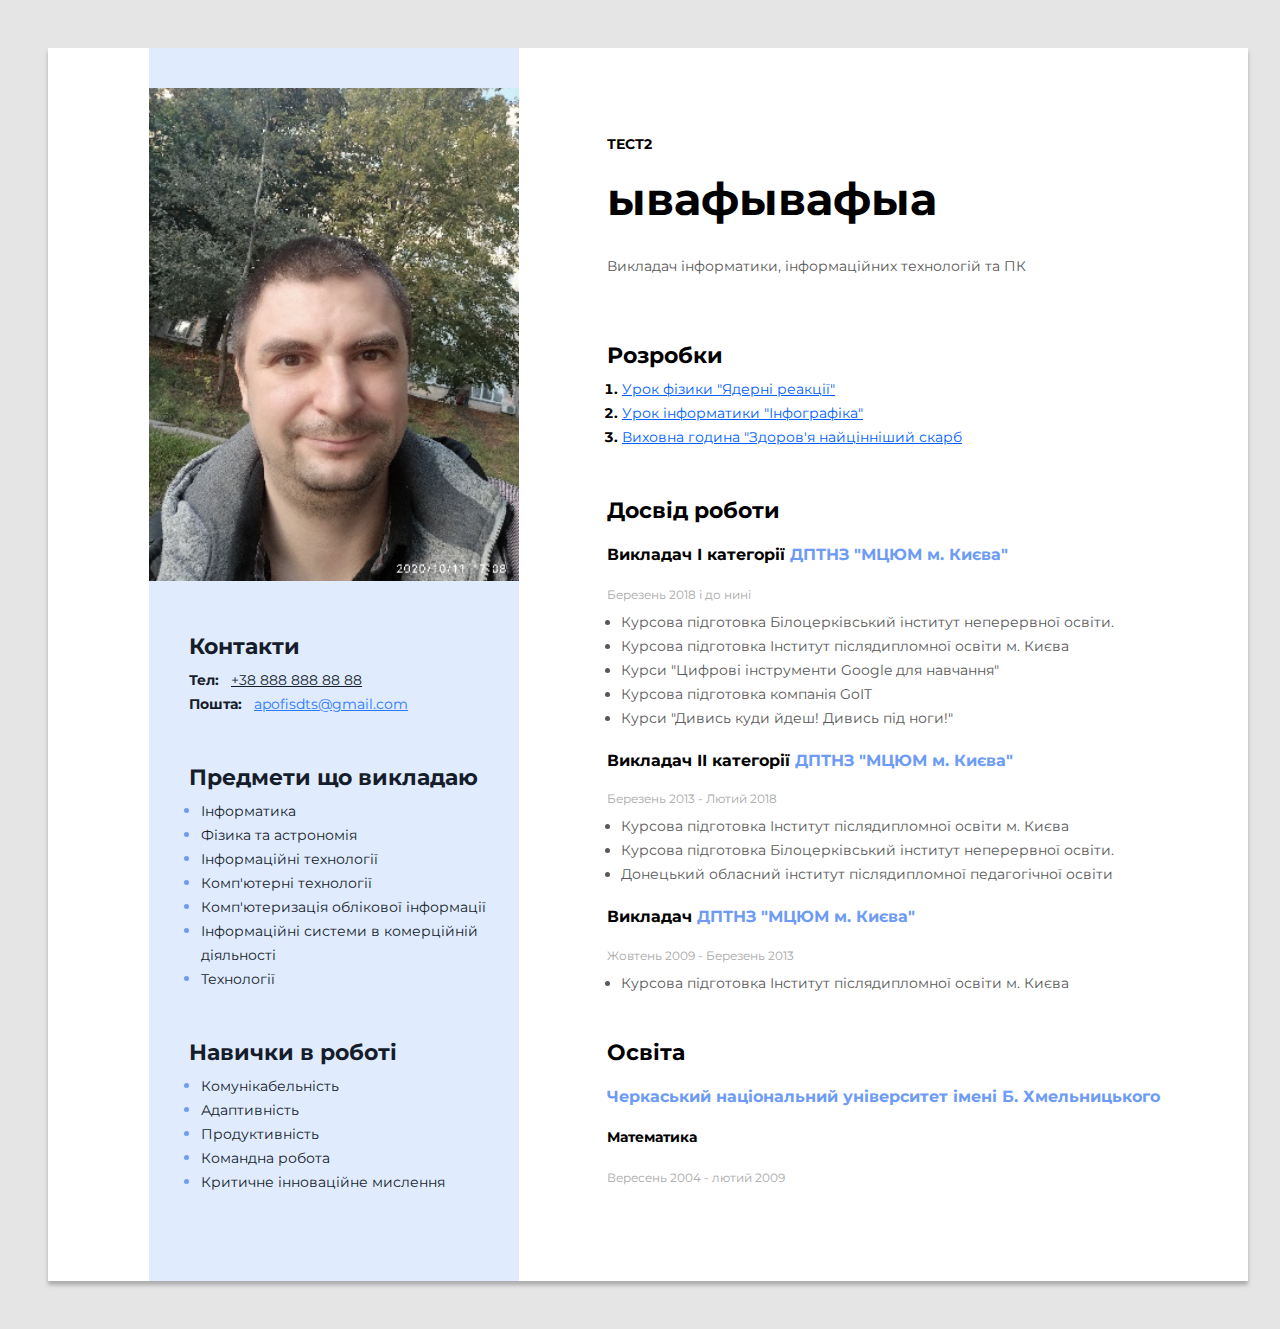
==== index.html @ 25d6dba8 "a" ====
<!DOCTYPE html>
<html lang="en">
  <head>
    <meta charset="UTF-8" />
    <meta http-equiv="X-UA-Compatible" content="IE=edge" />
    <meta name="viewport" content="width=device-width, initial-scale=1.0" />
    <link rel="stylesheet" href="style.css" />
    <title>My resume</title>
    <link rel="preconnect" href="https://fonts.googleapis.com" />
    <link rel="preconnect" href="https://fonts.gstatic.com" crossorigin />
    <link
      href="https://fonts.googleapis.com/css2?family=Montserrat:wght@400;700&display=swap"
      rel="stylesheet"
    />
  </head>
  <body>
    <!-- Wrapper -->
    <div class="Wrapper">
      <!-- Main content -->
      <div class="Main-content">
        <!-- Про мене -->
        <div class="aboutme">
          <h2 class="myprof">ТЕСТ2</h2>
          <h1 class="my-name">ывафывафыа</h1>
          <p class="my-disc">
            Викладач інформатики, інформаційних технологій та ПК
          </p>
        </div>
        <!-- Проекти -->
        <div class="projects-cont">
          <h3 class="projectstitle">Розробки</h3>
          <ol class="project-list">
            <li class="project-item">
              <a class="project-item-link" href="https://docs.google.com/document/d/1sKkZNkVDZdw4qdsZghCaC6LXVpStaw1d/edit?usp=share_link&ouid=105316350649105581015&rtpof=true&sd=true"
                >Урок фізики "Ядерні реакції"</a>
                </li>
            <li class="project-item">
              <a class="project-item-link" href="https://docs.google.com/document/d/1TlEa19jqmkYGhObWi5FD9pREZT9sAZA8/edit?usp=share_link&ouid=105316350649105581015&rtpof=true&sd=true"
                >Урок інформатики "Інфографіка"</a>
               </li>
            <li class="project-item">
              <a class="project-item-link" href="https://docs.google.com/document/d/1RxU0X4bZUysZXuJe01fVLmMK4HB5ITwr/edit?usp=share_link&ouid=105316350649105581015&rtpof=true&sd=true"
                >Виховна година "Здоров'я найцінніший скарб</a>
            </li>
          </ol>
        </div>
        <!-- Досвід роботи -->
        <div class="work-exp-cont">
          <h3 class="projectstitle">Досвід роботи</h3>
          <!-- Компанія 1 -->
          <div class="work-exp-place">
            <h4 class="work-exp-position">Викладач І категорії <span class="work-exp-comp">ДПТНЗ "МЦЮМ м. Києва"</span> </h4>
            <p class="work-period">Березень 2018 і до нині</p>
            <ul class="work-dutes-list">
              <li class="workachive">
                Курсова підготовка Білоцерківський інститут неперервної освіти.
              </li>
              <li class="workachive">Курсова підготовка Інститут післядипломної освіти м. Києва</li>
              <li class="workachive">Курси "Цифрові інструменти Google для навчання"</li>
              <li class="workachive">Курсова підготовка компанія GoIT</li>
              <li class="workachive">Курси "Дивись куди йдеш! Дивись під ноги!"</li>
              
            </ul>
          </div>
          <!-- Компанія 2 -->
          <div class="work-exp-place">
            <h4>Викладач ІІ категорії <span class="work-exp-comp">ДПТНЗ "МЦЮМ м. Києва"</span></h4>
            <p class="work-period">Березень 2013 - Лютий 2018</p>
            <ul class="work-dutes-list">
              <li class="workachive">
                Курсова підготовка Інститут післядипломної освіти м. Києва
              </li>
              <li class="workachive">Курсова підготовка Білоцерківський 
                інститут неперервної освіти.</li>
              <li class="workachive">Донецький обласний інститут 
                післядипломної педагогічної освіти</li>
            </ul>
          </div>
          <!--Компанія 3 -->
          <div class="work-exp-place">
            <h4>Викладач <span class="work-exp-comp">ДПТНЗ "МЦЮМ м. Києва"</span></h4>
            <p class="work-period">Жовтень 2009 - Березень 2013</p>
            <ul class="work-dutes-list">
              <li class="workachive">Курсова підготовка Інститут післядипломної освіти м. Києва</li>
         
            </ul>
          </div>
        </div>
        <!-- Освіта -->
        <div>
          <h3 class="projectstitle">Освіта</h3>
          <h4 class="work-exp-comp">Черкаський національний університет імені Б. Хмельницького</h4>
          <h5 class="Management">Математика</h5>
          <p class="work-period">Вересень 2004 - лютий 2009</p>
        </div>
      </div>
      <!-- Side bar -->
      <aside class="sidebar">
        <img src="./IMG/IMG_20201011_170845.jpg" width="370px" alt="My foto" class="myfoto" />
        <!-- Контакти -->
        <div class="contacts-container">
          <h3 class="sidebartitle">Контакти</h3>
          <p class="contact-item">
            <span class="contacts-type"> Тел:</span>
            <a href="tel:+388888888888" class="contact-nomber">+38 888 888 88 88</a>
          </p>
          <p class="contact-item">
            <span class="contacts-type">Пошта:</span>
            <a href="mailto:t.goitinskiy@gmail.com" class="contact-email">apofisdts@gmail.com</a> 
          </p>
        </div>
        <!-- Тех скіли -->
        <div class="tech-skill-container">
          <h3 class="sidebartitle">Предмети що викладаю</h3>
          <ul class="skill-list">
            <li class="skill-list-item"><span class="skill-list-text">Інформатика</samp> </li>
            <li class="skill-list-item"><span class="skill-list-text">Фізика та астрономія</span></li>
            <li class="skill-list-item"><span class="skill-list-text">Інформаційні технології</span></li>
            <li class="skill-list-item"><span class="skill-list-text">Комп'ютерні технології</span></li>
            <li class="skill-list-item"><span class="skill-list-text">Комп'ютеризація облікової інформації</span></li>
            <li class="skill-list-item"><span class="skill-list-text">Інформаційні системи в комерційній діяльності</span></li>
            <li class="skill-list-item"><span class="skill-list-text">Технології</span></li>
          
          </ul>
        </div>
        <!-- Софт скіл -->
        <div class="tech-skill-container">
          <h3 class="sidebartitle">Навички в роботі</h3>
          <ul class="skill-list">
            <li class="skill-list-item"><span class="skill-list-text">Комунікабельність</samp></li>
            <li class="skill-list-item"><span class="skill-list-text">Адаптивність</span></li>
            <li class="skill-list-item"><span class="skill-list-text">Продуктивність</span></li>
            <li class="skill-list-item"><span class="skill-list-text">Командна робота</span></li>
            <li class="skill-list-item"><span class="skill-list-text">Критичне інноваційне мислення</span></li>
          </ul>
        </div>
      </aside>
    </div>
  </body>
</html>
---- style.css ----
body {
  background-color: #e5e5e5;
  padding: 40px;
  font-family: "Montserrat", sans-serif;
}


/* Про мене */
.myprof{
  font-style: normal;
  font-weight: 700;
  font-size: 14px;
  line-height: 17px;
  color: #000000;
  margin: 0 0 18px 0;
}
.my-name{
  font-style: normal;
  font-weight: 700;
  font-size: 45px;
  line-height: 55px;
  margin: 0 0 28px 0;
  color: #000000;} 
 
.my-disc{font-style: normal;
  font-weight: 400;
  font-size: 14px;
  line-height: 24px;
  color: #595959;
  Width: 525px}  
.aboutme
{margin-bottom: 64px;}


/* Main content */

.Main-content {
  padding: 88px;
}
.Wrapper {
  display: flex;
  flex-direction: row-reverse;
  background: #ffffff;
  width: 1200px;
  margin: 0 auto;
  box-shadow: 0px 4px 4px rgba(0, 0, 0, 0.25);
}
/* Project */
.projectstitle
{font-style: normal;
  font-weight: 700;
  font-size: 22px;
  line-height: 27px;
  color: #000000;
  margin: 0 0 8px 0;}
  
.project-item
{font-style: normal;
  font-weight: 700;
  font-size: 14px;
  line-height: 24px;
  color: #000000;

  }
.projects-cont
{margin-bottom: 48px;

}
.project-list{
  padding: 0;
  margin: 0 0 0 15px;
  
}

.project-item-discr{
  font-style: normal;
  font-weight: 400;
  font-size: 14px;
  line-height: 24px;
  color: #595959;}

.project-item-link
{font-style: normal;
  font-weight: 400;
  font-size: 14px;
  line-height: 24px;
  text-decoration-line: underline;
    color: #005FFF;}

/* Досвід роботи */
.work-exp-cont{margin-bottom: 44px;}

.work-exp-position{font-style: normal;
  font-weight: 700;
  font-size: 16px;
  line-height: 20px;
    color: #000000;
  }
.work-exp-place{
margin-bottom: 16px;
}
.work-exp-comp
{color: #6D9BF5;}
.work-period
{font-style: normal;
  font-weight: 400;
  font-size: 12px;
  line-height: 15px;
  color: #A8A8A8;
  margin: 12px 0 8px 0;
}

.workachive{
font-style: normal;
font-weight: 400;
font-size: 14px;
line-height: 24px;
color: #595959;
}
.work-dutes-list{
  margin: 0;
  padding: 0 0 0 14px;
}
/* Освіта */
.Management
{font-style: normal;
font-weight: 700;
font-size: 14px;
line-height: 17px;
color: #000000;
}
/* sidebar */
.sidebar {
  width: 370px;
  background: #e0ebfe;
}
.myfoto {
  margin-top: 40px;
}
.contacts-container,
.tech-skill-container {
  margin: 48px 0 0 40px;
}
.sidebartitle {
  font-style: normal;
  font-weight: 700;
  font-size: 22px;
  line-height: 27px;
  color: #161D2A;
  margin-bottom: 8px;
}
/* contacts */
.contacts-type{
    font-style: normal;
    font-weight: 700;
    font-size: 14px;
    line-height: 24px;
      color: #161D2A;
    margin-right: 8px;}

.contact-item{
    margin: 0;

}
.contact-nomber{
    font-style: normal;
    font-weight: 400;
    font-size: 14px;
    line-height: 24px;
    color: #161D2A;}

.contact-email{
    font-style: normal;
    font-weight: 400;
    font-size: 14px;
    line-height: 24px;
    color: #2979FF;}
/* Скіли */
.skill-list
{margin: 0;
padding: 0 0 0 12px;
}

.skill-list-item{
    color: #6D9BF5;
}
.skill-list-text{font-style: normal;
    font-weight: 400;
    font-size: 14px;
    line-height: 24px;
       
    color: #161D2A;
}
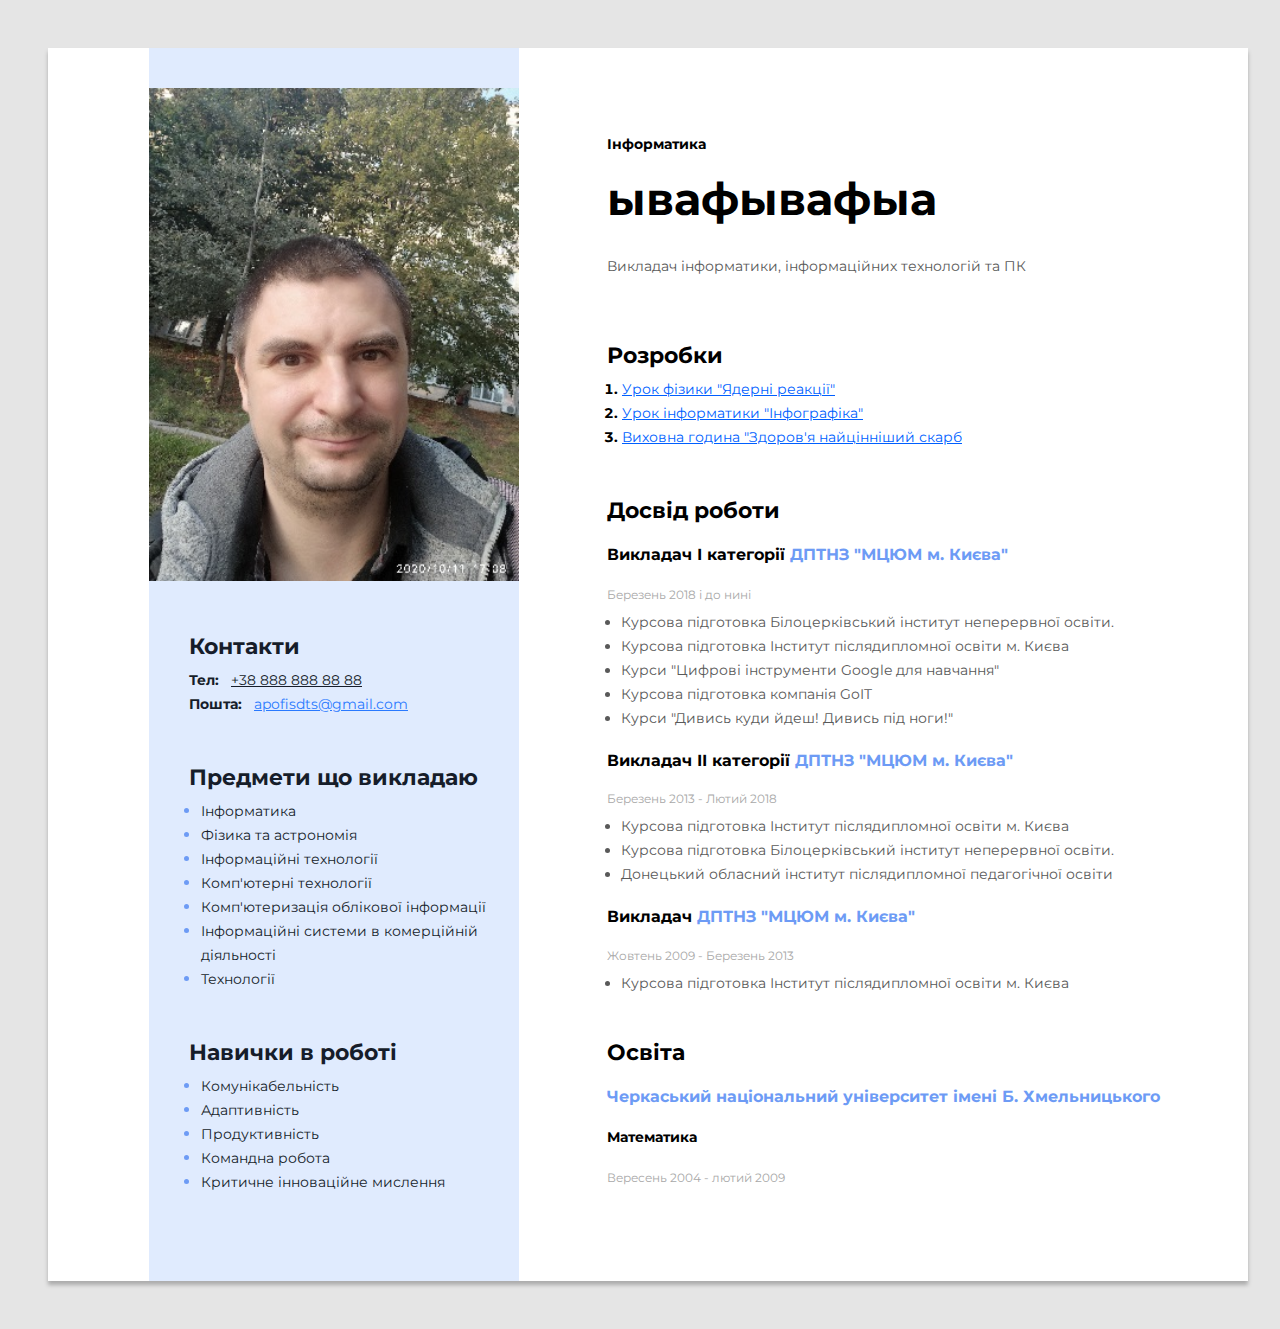
==== commit be0d3485: "a" ====
--- a/index.html
+++ b/index.html
@@ -20,7 +20,7 @@
       <div class="Main-content">
         <!-- Про мене -->
         <div class="aboutme">
-          <h2 class="myprof">ТЕСТ2</h2>
+          <h2 class="myprof" href="Informatika.html">Інформатика</h2>
           <h1 class="my-name">ывафывафыа</h1>
           <p class="my-disc">
             Викладач інформатики, інформаційних технологій та ПК
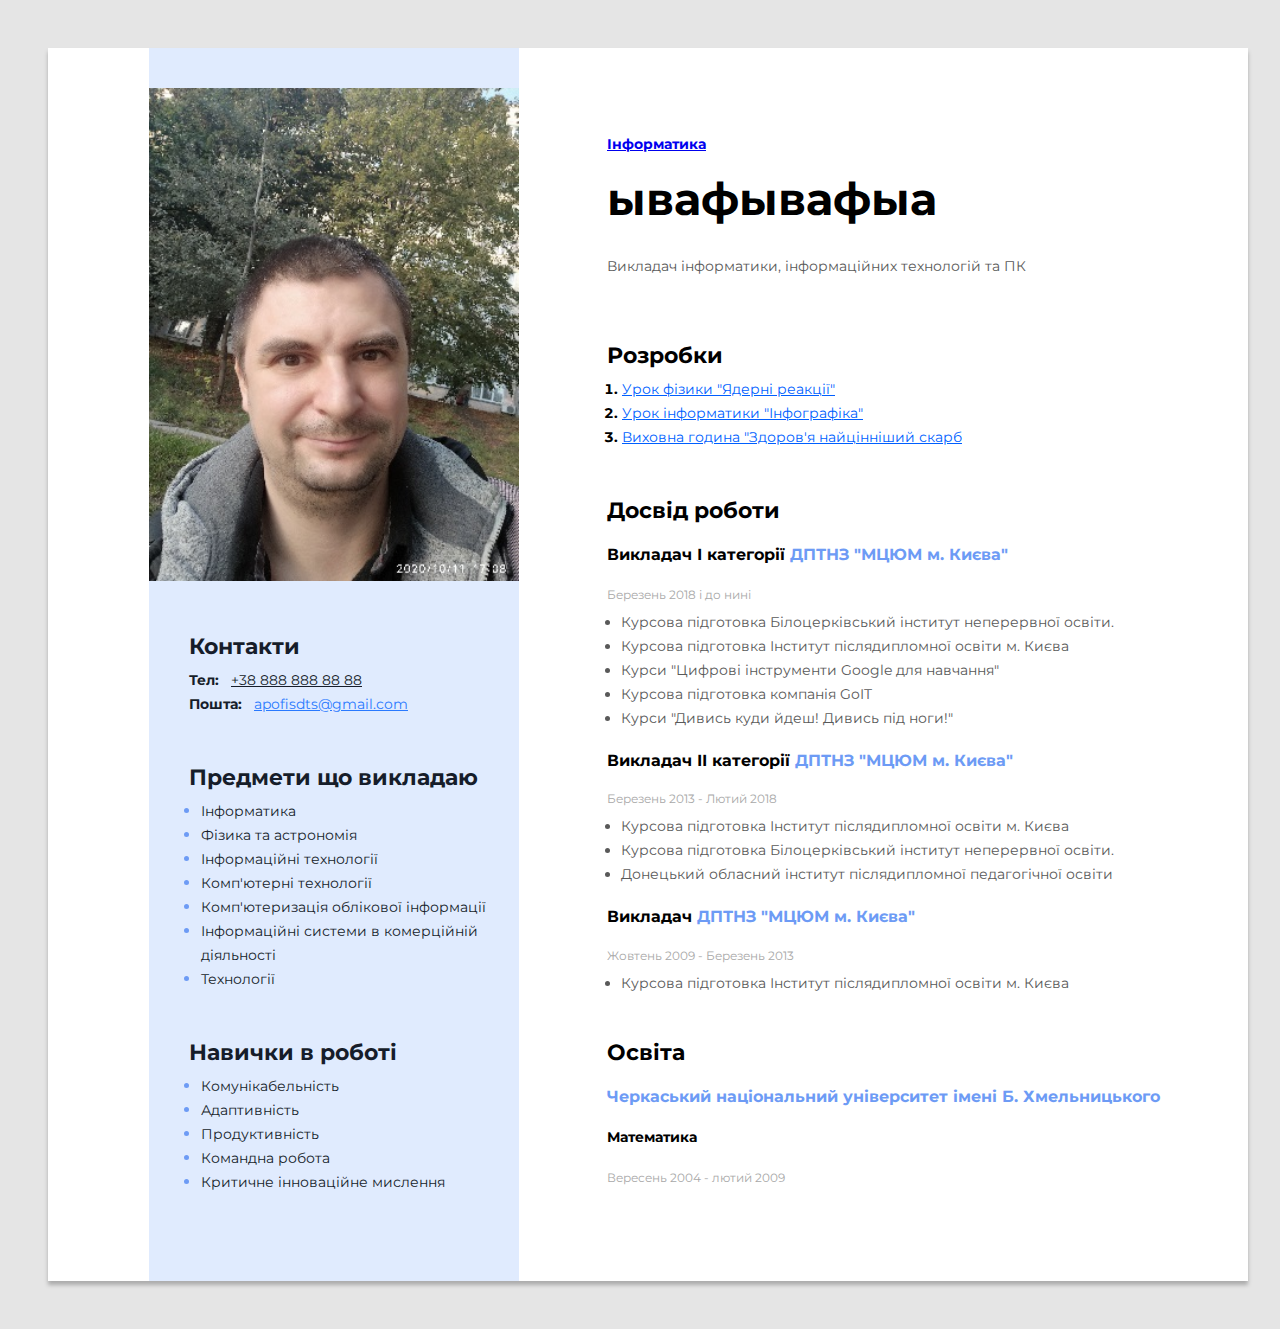
==== commit b83935b5: "a" ====
--- a/index.html
+++ b/index.html
@@ -20,7 +20,7 @@
       <div class="Main-content">
         <!-- Про мене -->
         <div class="aboutme">
-          <h2 class="myprof" href="Informatika.html">Інформатика</h2>
+          <h2 class="myprof" ><a href="Informatika.html">Інформатика</a></h2>
           <h1 class="my-name">ывафывафыа</h1>
           <p class="my-disc">
             Викладач інформатики, інформаційних технологій та ПК
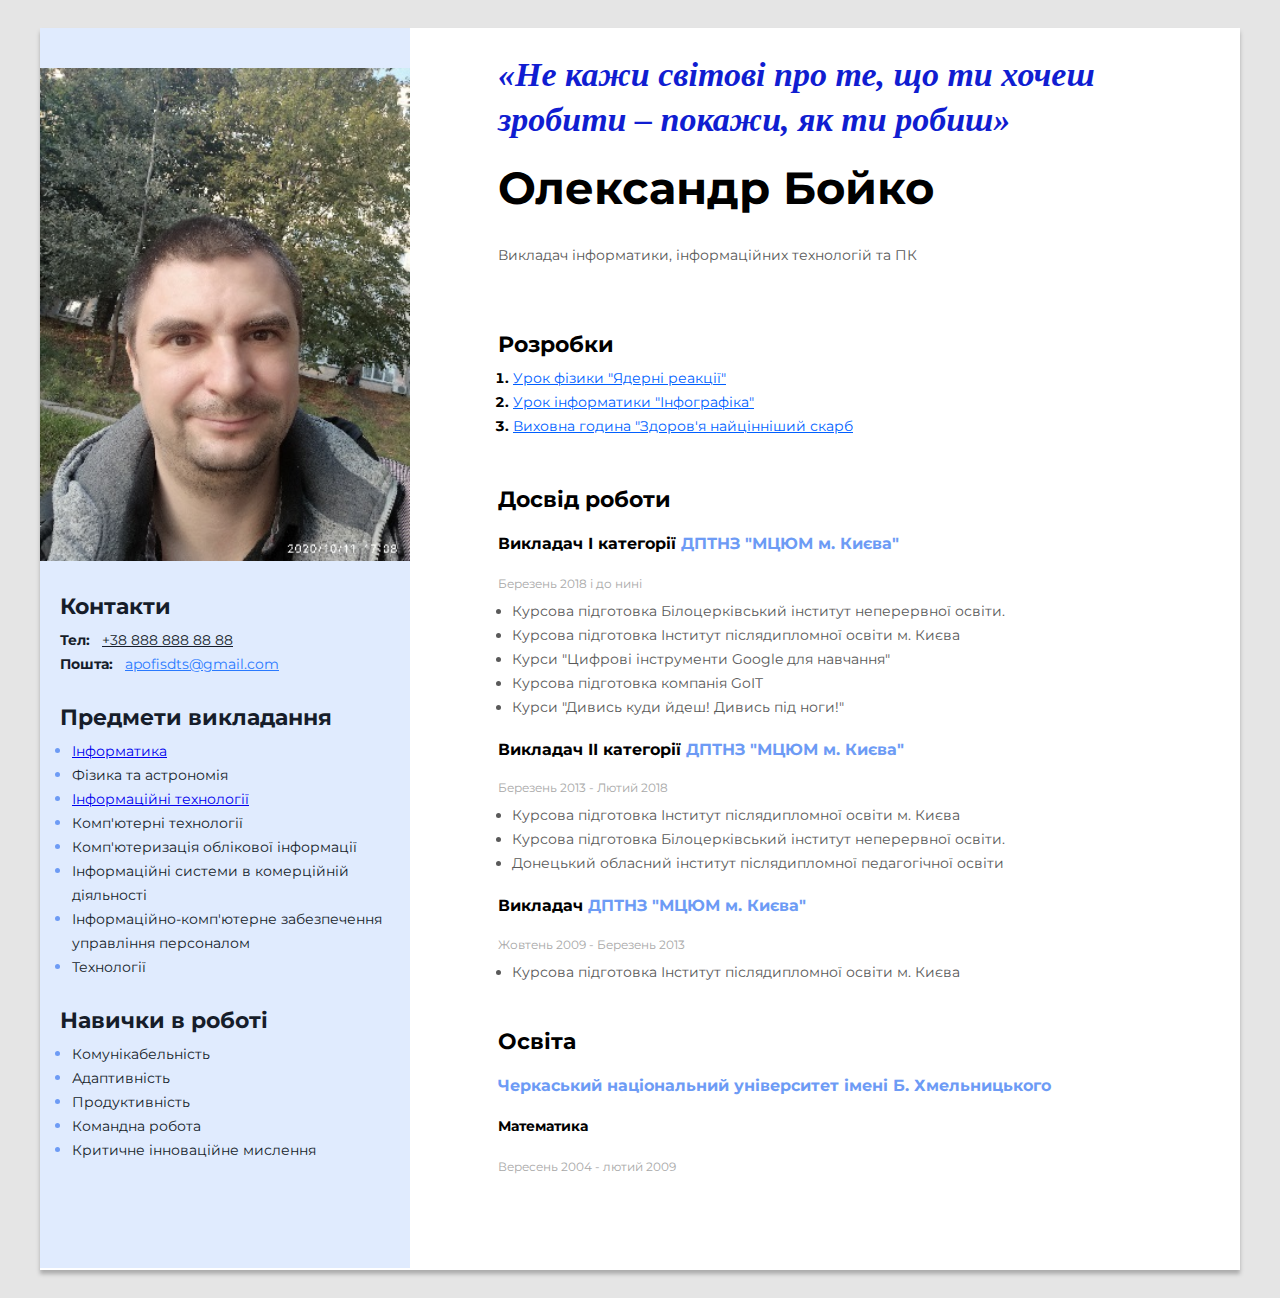
==== commit 3bece3ae: "а" ====
--- a/index.html
+++ b/index.html
@@ -8,20 +8,22 @@
     <title>My resume</title>
     <link rel="preconnect" href="https://fonts.googleapis.com" />
     <link rel="preconnect" href="https://fonts.gstatic.com" crossorigin />
-    <link
-      href="https://fonts.googleapis.com/css2?family=Montserrat:wght@400;700&display=swap"
-      rel="stylesheet"
-    />
+    <link href="https://fonts.googleapis.com/css2?family=Montserrat:wght@400;700&display=swap" rel="stylesheet"/>
+    <style ENGINE="text/css">
+      
+      </style>
   </head>
   <body>
+    
+    
     <!-- Wrapper -->
     <div class="Wrapper">
       <!-- Main content -->
       <div class="Main-content">
         <!-- Про мене -->
         <div class="aboutme">
-          <h2 class="myprof" ><a href="Informatika.html">Інформатика</a></h2>
-          <h1 class="my-name">ывафывафыа</h1>
+          <h3 class="slogan">«Не кажи світові про те, що ти хочеш зробити – покажи, як ти робиш»</h3>
+          <h1 class="my-name">Олександр Бойко</h1>
           <p class="my-disc">
             Викладач інформатики, інформаційних технологій та ПК
           </p>
@@ -111,14 +113,15 @@
         </div>
         <!-- Тех скіли -->
         <div class="tech-skill-container">
-          <h3 class="sidebartitle">Предмети що викладаю</h3>
+          <h3 class="sidebartitle">Предмети викладання</h3>
           <ul class="skill-list">
-            <li class="skill-list-item"><span class="skill-list-text">Інформатика</samp> </li>
+            <li class="skill-list-item"><span class="skill-list-text"><a href="Informatika.html">Інформатика</a></samp> </li>
             <li class="skill-list-item"><span class="skill-list-text">Фізика та астрономія</span></li>
-            <li class="skill-list-item"><span class="skill-list-text">Інформаційні технології</span></li>
+            <li class="skill-list-item"><span class="skill-list-text"><a href="IT.html">Інформаційні технології</a> </span></li>
             <li class="skill-list-item"><span class="skill-list-text">Комп'ютерні технології</span></li>
             <li class="skill-list-item"><span class="skill-list-text">Комп'ютеризація облікової інформації</span></li>
             <li class="skill-list-item"><span class="skill-list-text">Інформаційні системи в комерційній діяльності</span></li>
+            <li class="skill-list-item"><span class="skill-list-text">Інформаційно-комп'ютерне забезпечення управління персоналом</span></li>
             <li class="skill-list-item"><span class="skill-list-text">Технології</span></li>
           
           </ul>
--- a/style.css
+++ b/style.css
@@ -1,17 +1,19 @@
 body {
   background-color: #e5e5e5;
-  padding: 40px;
-  font-family: "Montserrat", sans-serif;
+  padding: 20px;
+  font-family: "Montserrat", sans-serif; 
+
 }
 
 
 /* Про мене */
-.myprof{
-  font-style: normal;
+
+.slogan{font-family: 'Monotype Corsiva';
+  font-style: italic ;
   font-weight: 700;
-  font-size: 14px;
-  line-height: 17px;
-  color: #000000;
+  font-size: 34px;
+  line-height: 45px;
+  color: #101dd1;
   margin: 0 0 18px 0;
 }
 .my-name{
@@ -35,7 +37,7 @@
 /* Main content */
 
 .Main-content {
-  padding: 88px;
+  margin: 24px 88px 88px 88px
 }
 .Wrapper {
   display: flex;
@@ -131,7 +133,9 @@
 }
 /* sidebar */
 .sidebar {
+  margin: 0px 0px 0px 0px;
   width: 370px;
+  height: 1240px;
   background: #e0ebfe;
 }
 .myfoto {
@@ -139,7 +143,7 @@
 }
 .contacts-container,
 .tech-skill-container {
-  margin: 48px 0 0 40px;
+  margin: 28px 0 0 20px;
 }
 .sidebartitle {
   font-style: normal;
@@ -191,3 +195,4 @@
        
     color: #161D2A;
 }
+
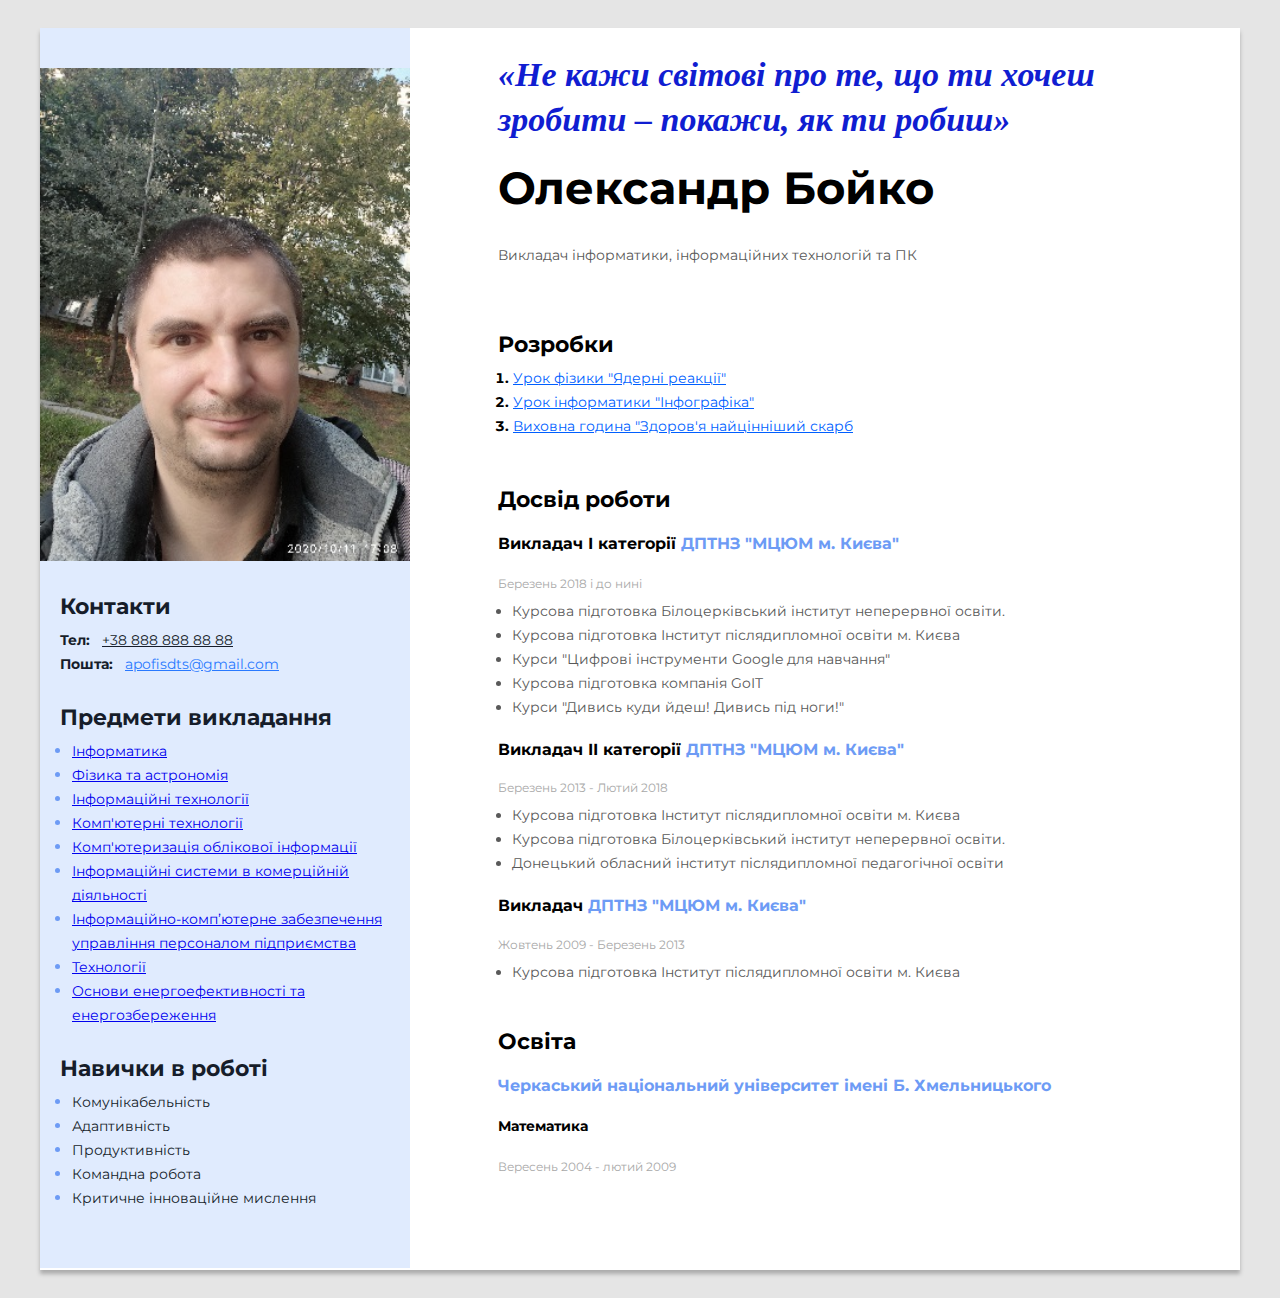
==== commit 770fb285: "а" ====
--- a/index.html
+++ b/index.html
@@ -116,13 +116,14 @@
           <h3 class="sidebartitle">Предмети викладання</h3>
           <ul class="skill-list">
             <li class="skill-list-item"><span class="skill-list-text"><a href="Informatika.html">Інформатика</a></samp> </li>
-            <li class="skill-list-item"><span class="skill-list-text">Фізика та астрономія</span></li>
+            <li class="skill-list-item"><span class="skill-list-text"><a href="FIZ.html">Фізика та астрономія</a></span></li>
             <li class="skill-list-item"><span class="skill-list-text"><a href="IT.html">Інформаційні технології</a> </span></li>
-            <li class="skill-list-item"><span class="skill-list-text">Комп'ютерні технології</span></li>
-            <li class="skill-list-item"><span class="skill-list-text">Комп'ютеризація облікової інформації</span></li>
-            <li class="skill-list-item"><span class="skill-list-text">Інформаційні системи в комерційній діяльності</span></li>
-            <li class="skill-list-item"><span class="skill-list-text">Інформаційно-комп'ютерне забезпечення управління персоналом</span></li>
-            <li class="skill-list-item"><span class="skill-list-text">Технології</span></li>
+            <li class="skill-list-item"><span class="skill-list-text"><a href="KT.html">Комп'ютерні технології</a></span></li>
+            <li class="skill-list-item"><span class="skill-list-text"><a href="KOI.html">Комп'ютеризація облікової інформації</a></span></li>
+            <li class="skill-list-item"><span class="skill-list-text"><a href="IC.html">Інформаційні системи в комерційній діяльності</a></span></li>
+            <li class="skill-list-item"><span class="skill-list-text"><a href="IK3.html">Інформаційно-комп’ютерне забезпечення управління персоналом підприємства</a></span></li>
+            <li class="skill-list-item"><span class="skill-list-text"><a href="TEX.html">Технології</a></span></li>
+            <li class="skill-list-item"><span class="skill-list-text"><a href="OE.html">Основи енергоефективності та енергозбереження</a></span></li>
           
           </ul>
         </div>
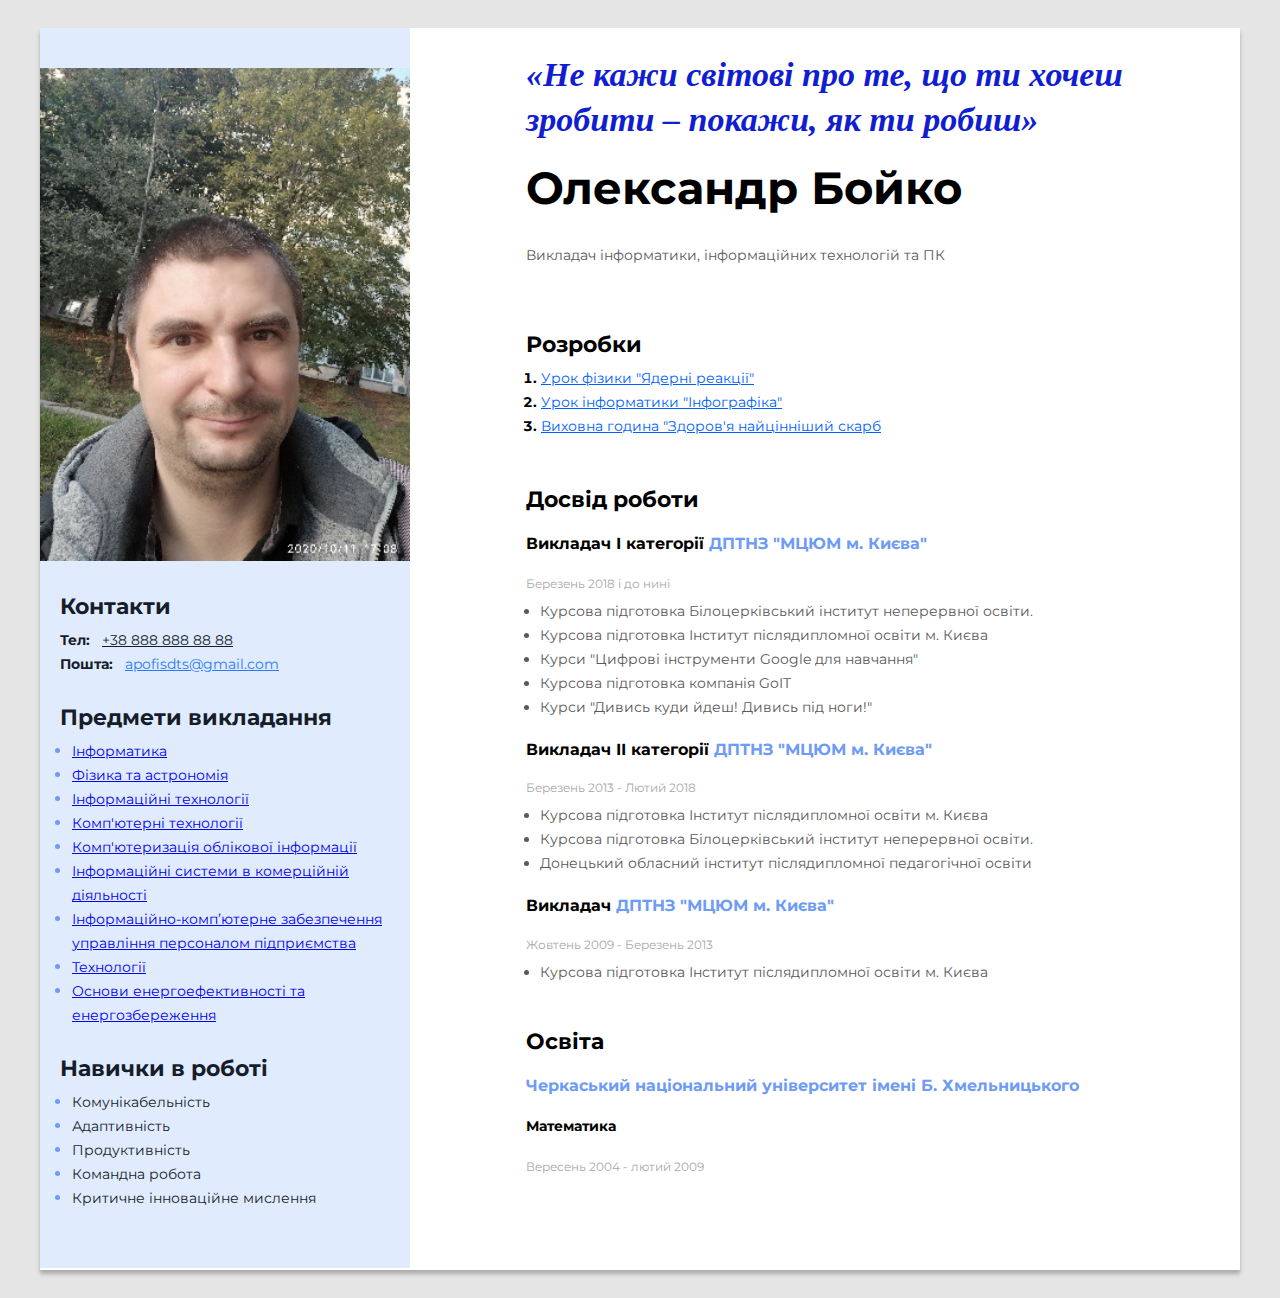
==== commit ae243c67: "а" ====
--- a/index.html
+++ b/index.html
@@ -96,6 +96,8 @@
           <p class="work-period">Вересень 2004 - лютий 2009</p>
         </div>
       </div>
+      
+      
       <!-- Side bar -->
       <aside class="sidebar">
         <img src="./IMG/IMG_20201011_170845.jpg" width="370px" alt="My foto" class="myfoto" />
--- a/style.css
+++ b/style.css
@@ -133,7 +133,8 @@
 }
 /* sidebar */
 .sidebar {
-  margin: 0px 0px 0px 0px;
+  margin-right: 28px;
+  
   width: 370px;
   height: 1240px;
   background: #e0ebfe;
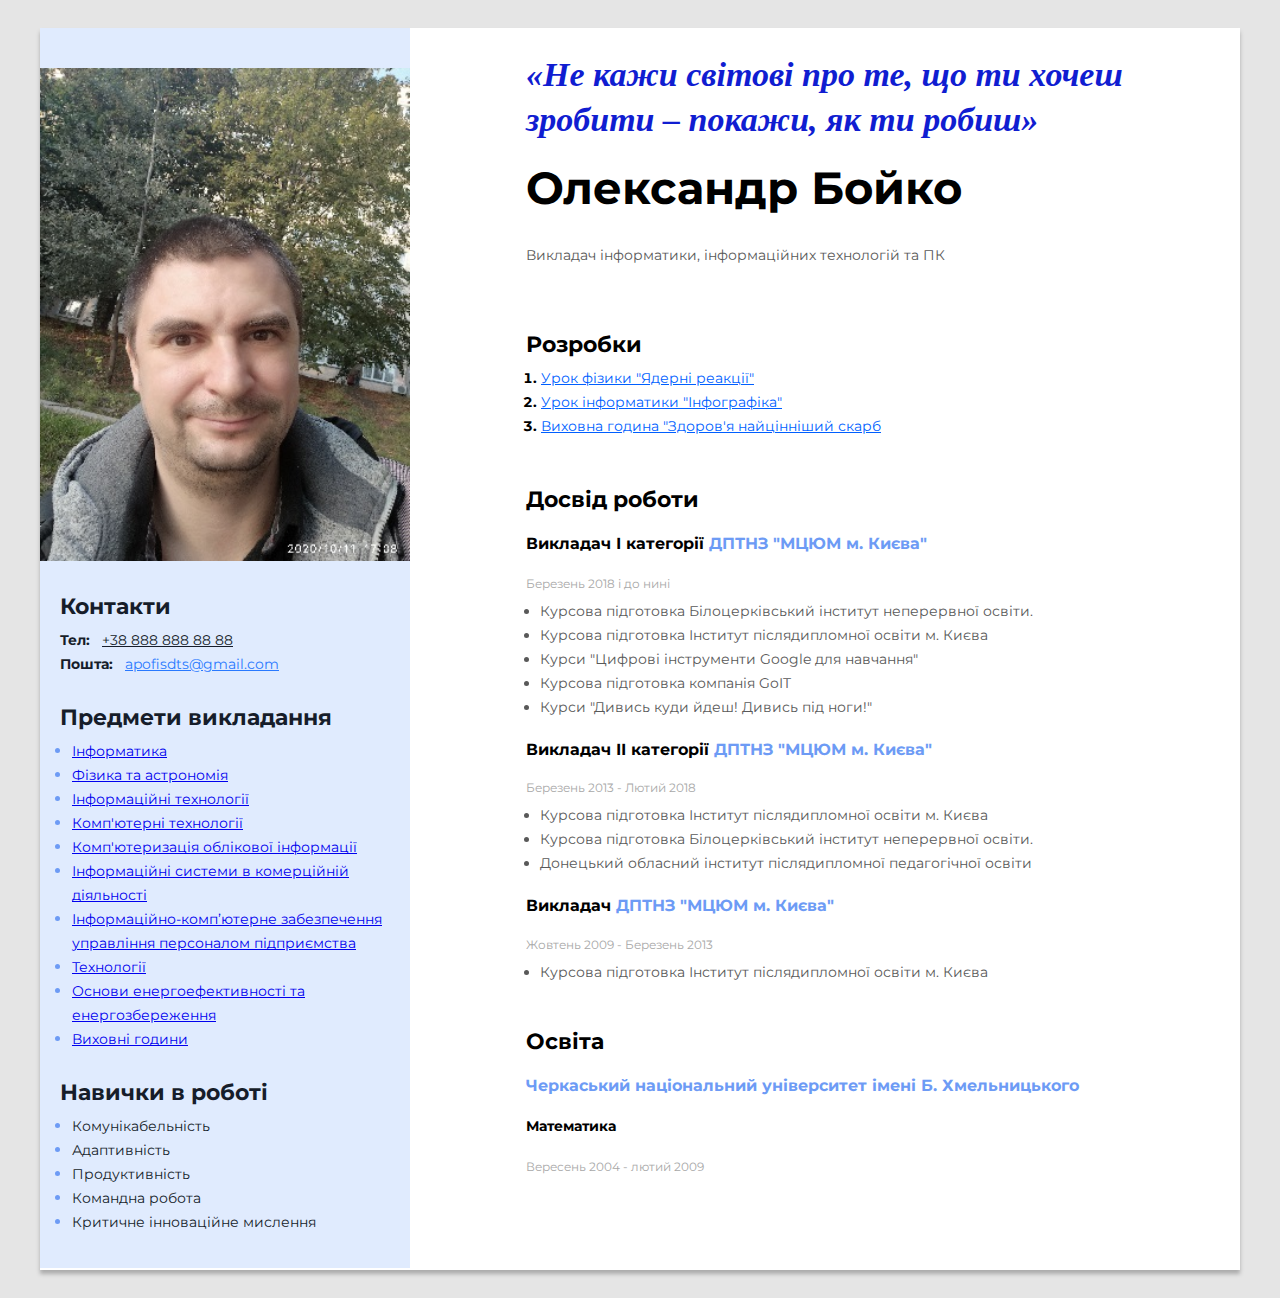
==== commit f2afc2e1: "a" ====
--- a/index.html
+++ b/index.html
@@ -126,7 +126,7 @@
             <li class="skill-list-item"><span class="skill-list-text"><a href="IK3.html">Інформаційно-комп’ютерне забезпечення управління персоналом підприємства</a></span></li>
             <li class="skill-list-item"><span class="skill-list-text"><a href="TEX.html">Технології</a></span></li>
             <li class="skill-list-item"><span class="skill-list-text"><a href="OE.html">Основи енергоефективності та енергозбереження</a></span></li>
-          
+            <li class="skill-list-item"><span class="skill-list-text"><a href="Hours.html">Виховні години</a></span></li>
           </ul>
         </div>
         <!-- Софт скіл -->
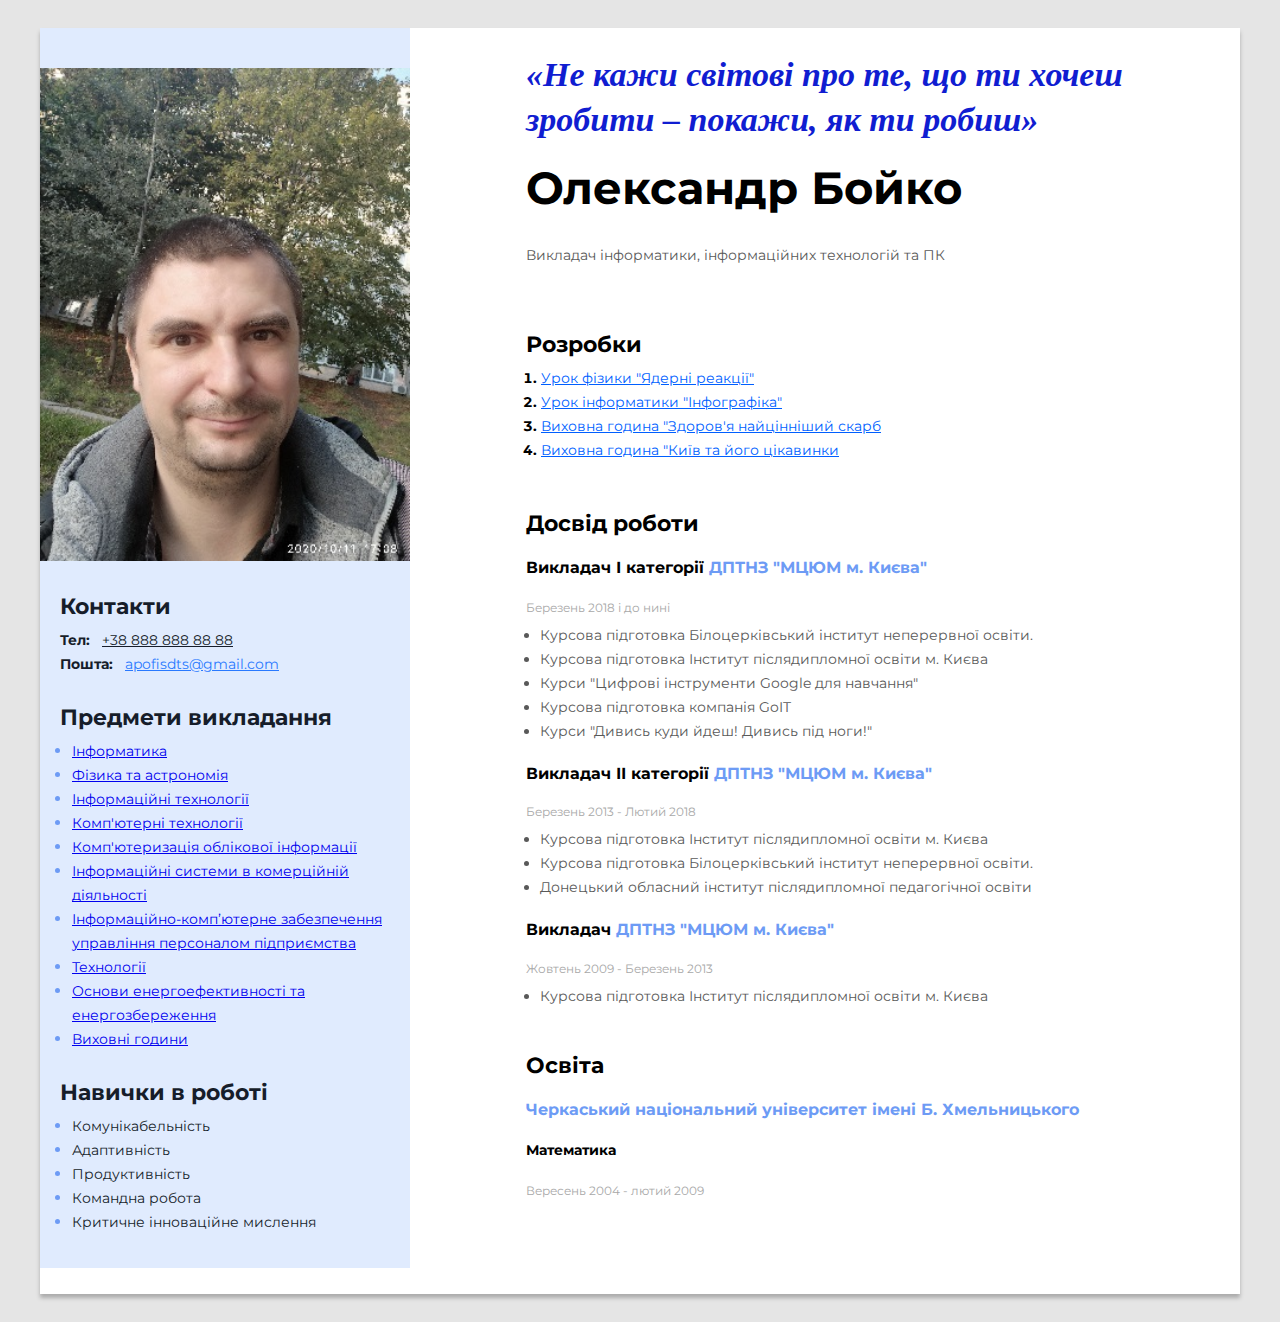
==== commit da8f9af9: "1" ====
--- a/index.html
+++ b/index.html
@@ -43,6 +43,10 @@
             <li class="project-item">
               <a class="project-item-link" href="https://docs.google.com/document/d/1RxU0X4bZUysZXuJe01fVLmMK4HB5ITwr/edit?usp=share_link&ouid=105316350649105581015&rtpof=true&sd=true"
                 >Виховна година "Здоров'я найцінніший скарб</a>
+            </li>
+            <li class="project-item">
+              <a class="project-item-link" href="https://docs.google.com/document/d/1RxU0X4bZUysZXuJe01fVLmMK4HB5ITwr/edit?usp=share_link&ouid=105316350649105581015&rtpof=true&sd=true"
+                >Виховна година "Київ та його цікавинки</a>
             </li>
           </ol>
         </div>
